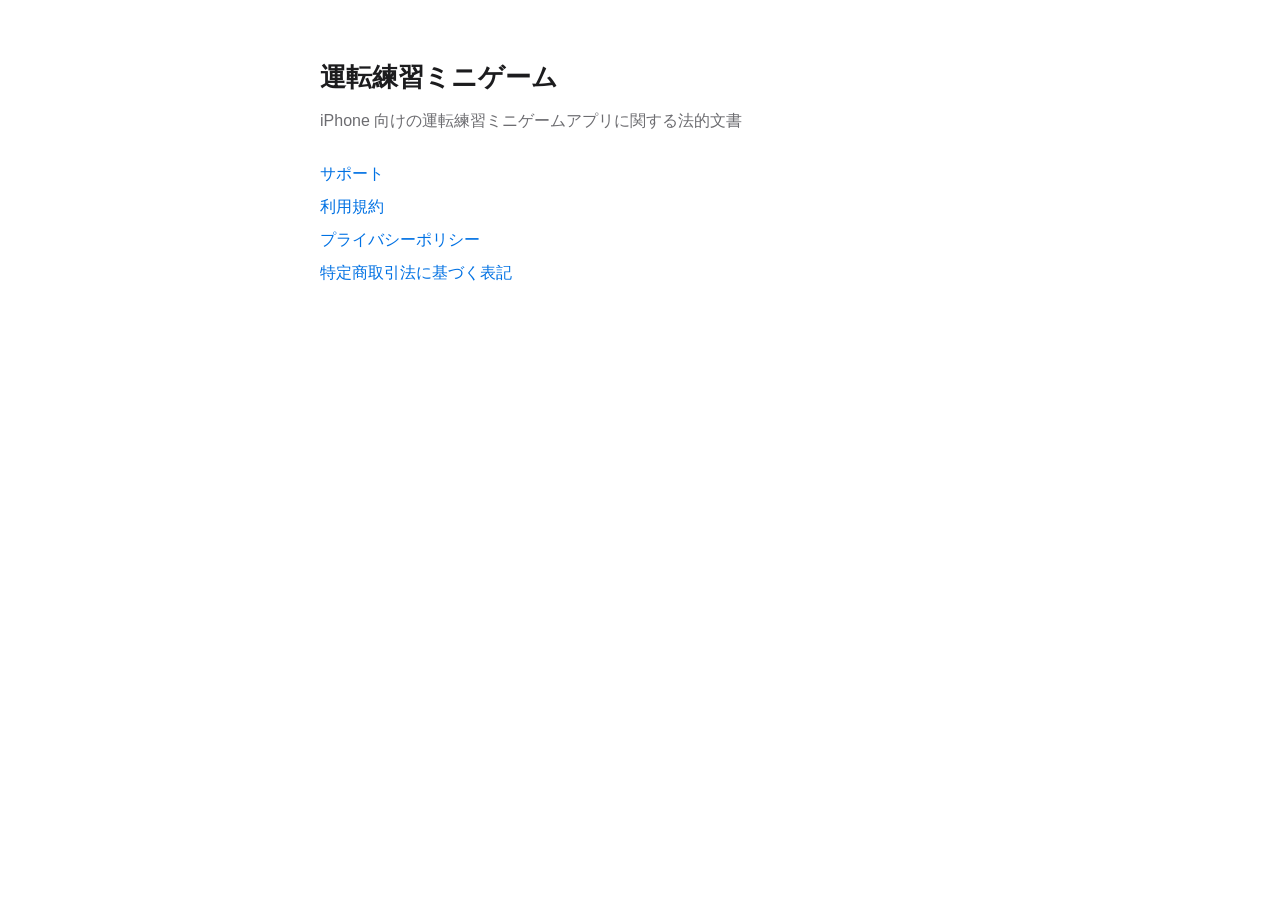
==== apps/driving-sim/index.html @ d2c4e98a "Add HTML files for terms of service, privacy policy, and commercial transaction law compliance - Cre" ====
<!DOCTYPE html>
<html lang="ja">
<head>
  <meta charset="UTF-8">
  <meta name="viewport" content="width=device-width, initial-scale=1.0">
  <title>運転練習ミニゲーム</title>
  <style>
    body { font-family: -apple-system, BlinkMacSystemFont, "Helvetica Neue", sans-serif; max-width: 640px; margin: 60px auto; padding: 0 24px; color: #1c1c1e; }
    h1 { font-size: 1.6rem; margin-bottom: 8px; }
    p { color: #6c6c70; margin-bottom: 32px; }
    ul { list-style: none; padding: 0; }
    li { margin-bottom: 12px; }
    a { color: #0071e3; text-decoration: none; font-size: 1rem; }
    a:hover { text-decoration: underline; }
  </style>
</head>
<body>
  <h1>運転練習ミニゲーム</h1>
  <p>iPhone 向けの運転練習ミニゲームアプリに関する法的文書</p>
  <ul>
    <li><a href="support/">サポート</a></li>
    <li><a href="terms/">利用規約</a></li>
    <li><a href="privacy/">プライバシーポリシー</a></li>
    <li><a href="commercial/">特定商取引法に基づく表記</a></li>
  </ul>
</body>
</html>
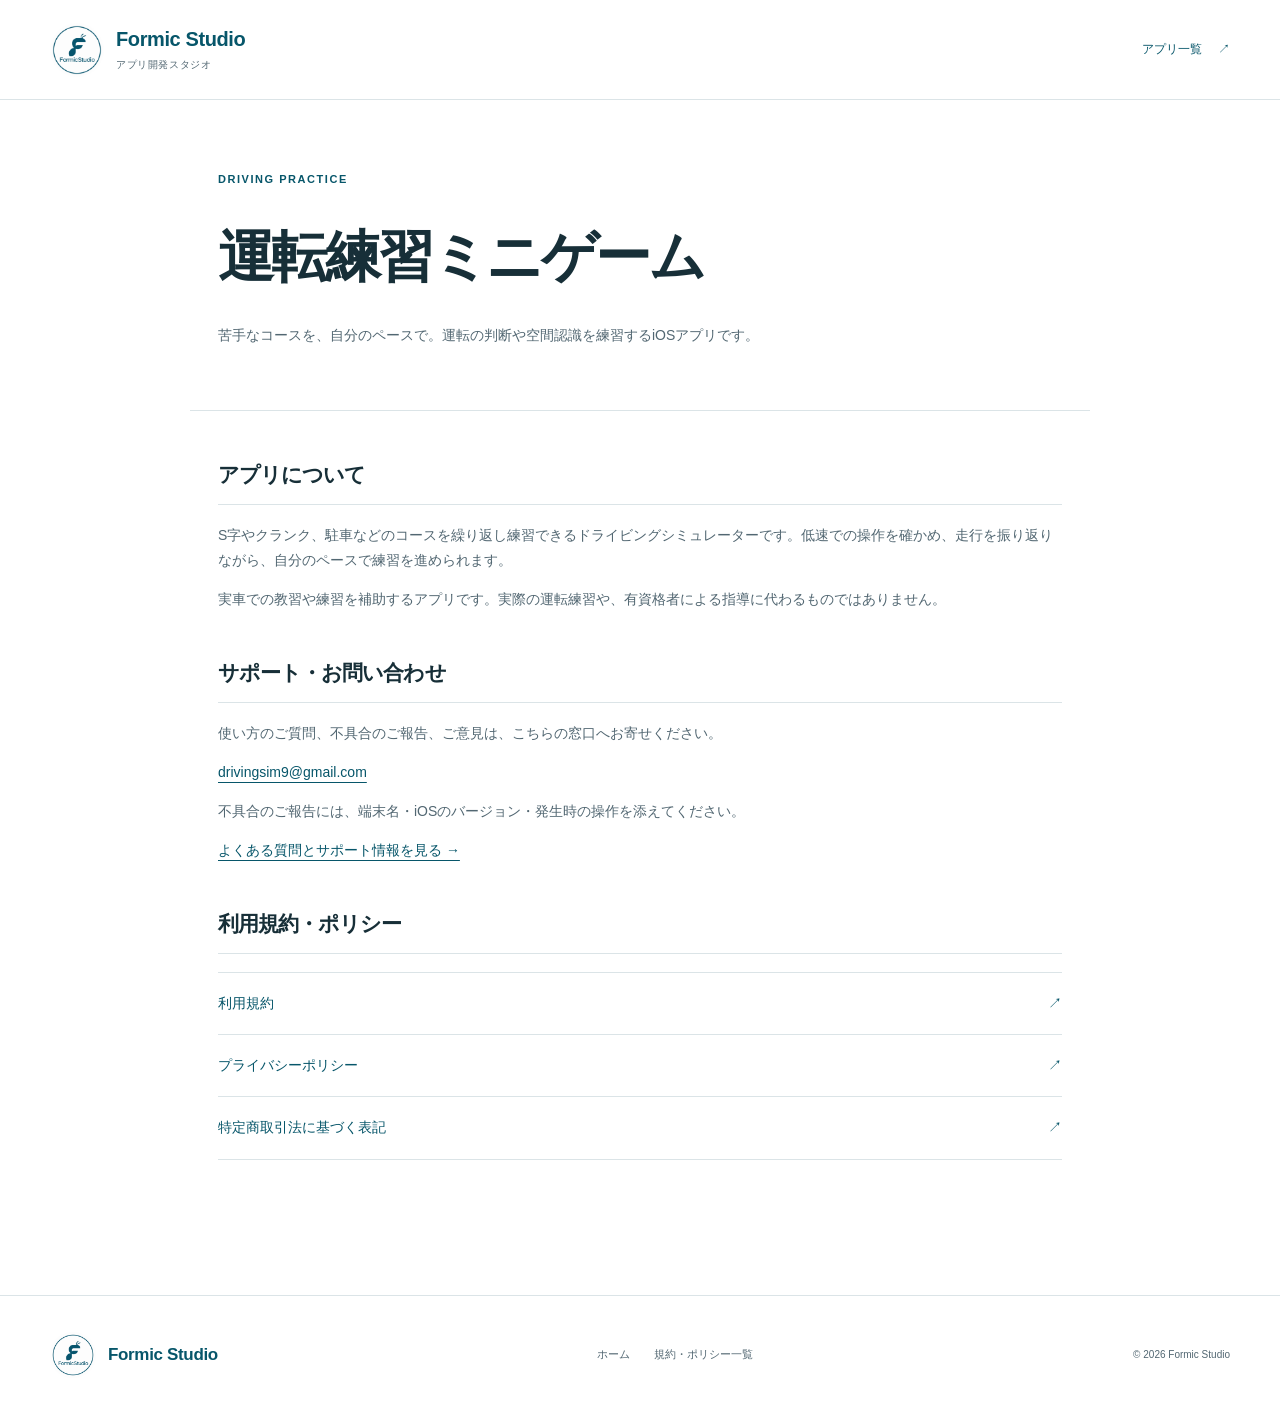
==== commit 6733e4c8: "Refactor code structure for improved readability and maintainability" ====
--- a/apps/driving-sim/index.html
+++ b/apps/driving-sim/index.html
@@ -1,27 +1,33 @@
-<!DOCTYPE html>
+<!doctype html>
 <html lang="ja">
 <head>
-  <meta charset="UTF-8">
-  <meta name="viewport" content="width=device-width, initial-scale=1.0">
-  <title>運転練習ミニゲーム</title>
-  <style>
-    body { font-family: -apple-system, BlinkMacSystemFont, "Helvetica Neue", sans-serif; max-width: 640px; margin: 60px auto; padding: 0 24px; color: #1c1c1e; }
-    h1 { font-size: 1.6rem; margin-bottom: 8px; }
-    p { color: #6c6c70; margin-bottom: 32px; }
-    ul { list-style: none; padding: 0; }
-    li { margin-bottom: 12px; }
-    a { color: #0071e3; text-decoration: none; font-size: 1rem; }
-    a:hover { text-decoration: underline; }
-  </style>
+  <meta charset="utf-8">
+  <meta name="viewport" content="width=device-width, initial-scale=1">
+  <meta name="description" content="苦手なコースを、自分のペースで。運転の判断や空間認識を練習するiOSアプリです。">
+  <meta name="theme-color" content="#07566a">
+  <title>運転練習ミニゲーム | Formic Studio</title>
+  <link rel="icon" type="image/png" href="../../assets/formic-studio-logo.png">
+  <link rel="stylesheet" href="../../styles.css?v=2">
+  <script src="../../main.js?v=2" defer></script>
 </head>
-<body>
-  <h1>運転練習ミニゲーム</h1>
-  <p>iPhone 向けの運転練習ミニゲームアプリに関する法的文書</p>
-  <ul>
-    <li><a href="support/">サポート</a></li>
-    <li><a href="terms/">利用規約</a></li>
-    <li><a href="privacy/">プライバシーポリシー</a></li>
-    <li><a href="commercial/">特定商取引法に基づく表記</a></li>
-  </ul>
+<body class="app-page">
+  <a class="skip-link" href="#main">本文へ移動</a>
+  <header class="site-header" data-header>
+    <a class="brand" href="../../index.html"><img class="brand-logo" src="../../assets/formic-studio-logo.png" alt="" width="64" height="64"><span>Formic Studio<small>アプリ開発スタジオ</small></span></a>
+    <a class="header-back" href="../../index.html#product">アプリ一覧 <span aria-hidden="true">↗</span></a>
+  </header>
+  <main id="main">
+    <header class="page-hero"><p class="eyebrow">DRIVING PRACTICE</p><h1>運転練習ミニゲーム</h1><p>苦手なコースを、自分のペースで。運転の判断や空間認識を練習するiOSアプリです。</p></header>
+    <article class="document">
+      <section><h2>アプリについて</h2><p>S字やクランク、駐車などのコースを繰り返し練習できるドライビングシミュレーターです。低速での操作を確かめ、走行を振り返りながら、自分のペースで練習を進められます。</p><p>実車での教習や練習を補助するアプリです。実際の運転練習や、有資格者による指導に代わるものではありません。</p></section>
+      <section><h2>サポート・お問い合わせ</h2><p>使い方のご質問、不具合のご報告、ご意見は、こちらの窓口へお寄せください。</p><p><a href="mailto:drivingsim9@gmail.com">drivingsim9@gmail.com</a></p><p>不具合のご報告には、端末名・iOSのバージョン・発生時の操作を添えてください。</p><p><a href="support/">よくある質問とサポート情報を見る →</a></p></section>
+      <section><h2>利用規約・ポリシー</h2><ul class="info-links">
+        <li><a href="terms/">利用規約 <span aria-hidden="true">↗</span></a></li>
+        <li><a href="privacy/">プライバシーポリシー <span aria-hidden="true">↗</span></a></li>
+        <li><a href="commercial/">特定商取引法に基づく表記 <span aria-hidden="true">↗</span></a></li>
+      </ul></section>
+    </article>
+  </main>
+  <footer class="site-footer"><div class="container footer-inner"><a class="brand footer-brand" href="../../index.html"><img class="brand-logo" src="../../assets/formic-studio-logo.png" alt="" width="64" height="64"><span>Formic Studio</span></a><nav aria-label="フッターナビゲーション"><a href="../../index.html">ホーム</a><a href="../../index.html#app-documents">規約・ポリシー一覧</a></nav><p>© <span data-year>2026</span> Formic Studio</p></div></footer>
 </body>
 </html>
--- a/styles.css
+++ b/styles.css
@@ -0,0 +1,208 @@
+:root {
+  --ink: #172f38;
+  --ink-soft: #526772;
+  --accent: #07566a;
+  --paper: #fff;
+  --wash: #f2f6f7;
+  --line: #dbe4e7;
+  --max: 1180px;
+}
+* { box-sizing: border-box; }
+html { scroll-behavior: smooth; scroll-padding-top: 108px; }
+body { margin: 0; color: var(--ink); background: var(--paper); font-family: -apple-system, BlinkMacSystemFont, "Hiragino Kaku Gothic ProN", "Yu Gothic", Meiryo, sans-serif; line-height: 1.8; -webkit-font-smoothing: antialiased; }
+a { color: inherit; text-underline-offset: 5px; }
+img { display: block; max-width: 100%; }
+button { font: inherit; cursor: pointer; }
+button, a { -webkit-tap-highlight-color: transparent; }
+:focus-visible { outline: 3px solid #bd7909; outline-offset: 5px; }
+::selection { background: #cce7eb; color: var(--accent); }
+.container { width: min(var(--max), calc(100% - 96px)); margin-inline: auto; }
+.sr-only { position: absolute; width: 1px; height: 1px; padding: 0; margin: -1px; overflow: hidden; clip: rect(0,0,0,0); white-space: nowrap; border: 0; }
+.skip-link { position: fixed; z-index: 100; top: 10px; left: 10px; padding: 10px 18px; background: white; transform: translateY(-180%); }
+.skip-link:focus { transform: translateY(0); }
+.site-header { position: sticky; z-index: 20; top: 0; display: flex; align-items: center; justify-content: space-between; gap: 24px; min-height: 100px; padding: 18px max(48px, calc((100vw - var(--max)) / 2)); background: rgba(255,255,255,.96); border-bottom: 1px solid var(--line); }
+.site-header.scrolled { box-shadow: 0 5px 24px #172f3808; }
+.brand { display: inline-flex; align-items: center; gap: 12px; color: var(--accent); text-decoration: none; font-size: 20px; font-weight: 750; letter-spacing: -.02em; white-space: nowrap; line-height: 1.25; }
+.brand-logo { width: 54px; height: 54px; border-radius: 50%; object-fit: contain; background: white; }
+.brand small { display: block; margin-top: 7px; color: var(--ink-soft); font-size: 10px; letter-spacing: .06em; font-weight: 500; }
+.brand-mark { display: inline-grid; place-items: center; width: 38px; height: 38px; border: 1px solid var(--accent); border-radius: 50%; font-size: 22px; }
+.site-nav { display: flex; align-items: center; gap: 28px; font-size: 12px; font-weight: 650; }
+.site-nav a { text-decoration: none; }
+.site-nav a:hover { color: var(--accent); }
+.nav-contact { display: flex; align-items: center; gap: 20px; padding: 10px 16px; border: 1px solid var(--line); border-radius: 5px; }
+.header-back { display: flex; align-items: center; gap: 16px; color: var(--accent); text-decoration: none; font-size: 12px; white-space: nowrap; }
+.header-back:hover { text-decoration: underline; }
+.menu-button { display: none; }
+.hero { position: relative; display: grid; grid-template-columns: 1.2fr 1fr; align-items: center; column-gap: 28px; padding-top: 64px; }
+.eyebrow { display: flex; align-items: center; gap: 20px; margin: 0 0 25px; color: var(--accent); font-size: 11px; font-weight: 700; letter-spacing: .14em; }
+.eyebrow > span { color: var(--ink-soft); font-size: 10px; letter-spacing: 0; }
+.hero h1 { margin: 0; font-size: clamp(38px, 4.6vw, 65px); font-weight: 750; line-height: 1.45; letter-spacing: -.06em; }
+.hero h1 > span { color: var(--accent); }
+.hero-lead { margin: 28px 0 32px; color: var(--ink-soft); font-size: 16px; line-height: 2.05; }
+.button { display: inline-flex; align-items: center; justify-content: space-between; gap: 48px; padding: 14px 22px; border-radius: 5px; text-decoration: none; font-size: 13px; font-weight: 650; transition: background .2s, transform .2s; }
+.button-primary { color: white; background: var(--accent); }
+.button-primary:hover { background: #113e4a; transform: translateY(-2px); }
+.hero-art { position: relative; margin: 0; padding: 40px 28px 20px; }
+.hero-art img { width: 100%; height: auto; }
+.art-coordinate { position: absolute; top: 10px; right: 28px; color: #788c93; font-size: 9px; letter-spacing: .15em; }
+.hero-art figcaption { margin-top: 22px; color: var(--ink-soft); text-align: center; font-size: 12px; letter-spacing: .12em; }
+.hero-bottom { grid-column: 1 / -1; display: flex; justify-content: space-between; margin-top: 58px; padding: 24px 0; border-top: 1px solid var(--line); font-size: 11px; color: var(--ink-soft); }
+.hero-bottom a { text-decoration: none; }
+.hero-bottom a span { margin-left: 20px; color: var(--accent); }
+.section-pad { padding: 100px 0; }
+.section-heading { display: flex; align-items: end; justify-content: space-between; gap: 40px; margin-bottom: 44px; }
+h2 { margin: 0; font-size: clamp(29px, 3.3vw, 44px); font-weight: 700; line-height: 1.55; letter-spacing: -.045em; }
+.section-intro { margin: 0 0 6px; color: var(--ink-soft); font-size: 13px; }
+.apps-section { background: var(--wash); }
+.apps-grid { display: grid; grid-template-columns: repeat(2, minmax(0,1fr)); gap: 30px; }
+.app-card { display: flex; flex-direction: column; overflow: hidden; background: white; border: 1px solid var(--line); border-radius: 12px; }
+.app-visual { position: relative; display: grid; place-items: center; height: 300px; overflow: hidden; }
+.visual-label { position: absolute; top: 24px; left: 28px; font-size: 9px; font-weight: 650; letter-spacing: .17em; }
+.visual-index { position: absolute; bottom: 14px; right: 24px; font-size: 64px; font-weight: 200; line-height: 1; opacity: .16; }
+.driving-visual { color: #dbeaf3; background: #152f47; background-image: radial-gradient(ellipse at top right, #375f83, transparent 70%); }
+.driving-visual img { width: 196px; height: 196px; border-radius: 40px; box-shadow: 0 20px 35px #081c3a66; transform: rotate(-6deg); }
+.calc-visual { color: var(--accent); background-color: #e3efed; background-image: linear-gradient(#07566a08 1px, transparent 1px), linear-gradient(90deg,#07566a08 1px,transparent 1px); background-size: 28px 28px; }
+.engineering-art { position: absolute; width: 280px; height: 210px; top: 53px; right: -12px; opacity: .55; transform: rotate(-9deg); }
+.calc-wordmark { position: absolute; left: 42px; bottom: 52px; font-size: 43px; letter-spacing: -.055em; line-height: 1.02; font-weight: 800; }
+.calc-wordmark span { display: block; }
+.app-card-body { flex: 1; display: flex; flex-direction: column; padding: 32px; }
+.app-category { margin: 0 0 14px; color: var(--accent); font-size: 11px; font-weight: 650; }
+.app-card h3 { margin: 0; font-size: clamp(21px,2.2vw,27px); line-height: 1.45; letter-spacing: -.025em; }
+.app-subtitle { display: block; margin-top: 3px; font-size: 13px; font-weight: 500; color: var(--ink-soft); }
+.app-tagline { margin: 20px 0 12px; font-size: 15px; font-weight: 650; }
+.app-description { margin: 0; color: var(--ink-soft); font-size: 13px; line-height: 2; }
+.app-tags { display: flex; flex-wrap: wrap; gap: 8px; margin: 24px 0; padding: 0; list-style: none; }
+.app-tags li { padding: 4px 10px; border-radius: 4px; color: var(--accent); background: var(--wash); font-size: 10px; }
+.app-notice { margin: 0 0 28px; color: var(--ink-soft); font-size: 11px; line-height: 1.8; }
+.card-link { display: flex; justify-content: space-between; align-items: center; gap: 15px; margin-top: auto; padding-top: 20px; border-top: 1px solid var(--line); color: var(--accent); font-size: 13px; font-weight: 650; text-decoration: none; }
+.card-link span { font-size: 20px; }
+.card-link:hover { text-decoration: underline; }
+.about-grid { display: grid; grid-template-columns: 1fr 1fr; gap: 90px; }
+.about-copy > p { margin: 0 0 20px; color: var(--ink-soft); font-size: 14px; line-height: 2.1; }
+.studio-data { margin: 38px 0 0; border-top: 1px solid var(--line); }
+.studio-data > div { display: grid; grid-template-columns: 100px 1fr; gap: 20px; padding: 15px 0; border-bottom: 1px solid var(--line); font-size: 12px; }
+.studio-data dt { color: var(--ink-soft); }
+.studio-data dd { margin: 0; }
+.documents-section { border-top: 1px solid var(--line); }
+.document-directory { border-top: 1px solid var(--line); }
+.directory-row { display: grid; grid-template-columns: .8fr 1.2fr; gap: 40px; align-items: center; padding: 30px 0; border-bottom: 1px solid var(--line); }
+.directory-row h3 { margin: 0; font-size: 18px; }
+.directory-row nav { display: flex; flex-wrap: wrap; gap: 12px 24px; }
+.directory-row a { color: var(--ink-soft); font-size: 12px; text-decoration: none; }
+.directory-row a span { margin-left: 6px; color: var(--accent); }
+.directory-row a:hover { color: var(--accent); text-decoration: underline; }
+.contact-section { color: white; background: var(--accent); }
+.contact-grid { display: grid; grid-template-columns: 1fr 1fr; gap: 80px; }
+.contact-section .eyebrow, .contact-section .eyebrow > span { color: #c6e0e4; }
+.contact-section h2 { font-size: clamp(29px,3vw,40px); }
+.contact-section p { font-size: 13px; color: #d9eaed; }
+.contact-options { align-self: center; }
+.contact-options a { display: flex; align-items: center; justify-content: space-between; gap: 20px; padding: 22px 0; border-bottom: 1px solid #ffffff40; text-decoration: none; }
+.contact-options a:first-child { border-top: 1px solid #ffffff40; }
+.contact-options a:hover strong { text-decoration: underline; }
+.contact-options small { display: block; margin-bottom: 5px; color: #d9eaed; font-size: 11px; }
+.contact-options strong { font-size: 19px; font-weight: 500; overflow-wrap: anywhere; }
+.contact-options > p { margin: 22px 0 0; font-size: 11px; }
+.site-footer { background: white; }
+.footer-inner { display: flex; align-items: center; justify-content: space-between; flex-wrap: wrap; gap: 28px; padding-block: 36px; }
+.footer-brand { font-size: 17px; }
+.footer-brand .brand-logo { width: 46px; height: 46px; }
+.site-footer nav { display: flex; flex-wrap: wrap; gap: 24px; font-size: 11px; color: var(--ink-soft); }
+.site-footer nav a { text-decoration: none; }
+.site-footer nav a:hover { text-decoration: underline; }
+.site-footer p { color: var(--ink-soft); font-size: 10px; }
+/* Shared layouts for app information and existing document pages. */
+.page-hero { max-width: 900px; margin: auto; padding: 70px 28px 48px; border-bottom: 1px solid var(--line); }
+.page-hero h1 { margin: 0; font-size: clamp(34px,5vw,56px); line-height: 1.5; letter-spacing: -.045em; }
+.page-hero h1 .app-subtitle { margin-top: 10px; font-size: 18px; letter-spacing: 0; }
+.page-hero p:last-child { max-width: 640px; margin-top: 24px; color: var(--ink-soft); font-size: 14px; }
+.document { max-width: 900px; margin: auto; padding: 48px 28px 90px; }
+.document section { margin-bottom: 45px; }
+.document h2 { margin: 0 0 18px; padding-bottom: 12px; border-bottom: 1px solid var(--line); font-size: 21px; }
+.document h3 { font-size: 17px; }
+.document p, .document li { color: var(--ink-soft); font-size: 14px; }
+.document a { color: var(--accent); }
+.document .updated { font-size: 12px; }
+.faq details { border-bottom: 1px solid var(--line); }
+.faq summary { padding: 20px 0; font-size: 14px; font-weight: 650; cursor: pointer; }
+.faq details p { padding-bottom: 15px; }
+.support-contact { padding: 28px; border-radius: 8px; background: var(--wash); }
+.info-links { padding: 0; list-style: none; border-top: 1px solid var(--line); }
+.info-links a { display: flex; justify-content: space-between; gap: 20px; padding: 18px 0; border-bottom: 1px solid var(--line); text-decoration: none; font-size: 14px; }
+.info-links a:hover { text-decoration: underline; }
+.app-page .site-footer, .legacy-page .site-footer { border-top: 1px solid var(--line); }
+.site-footer > .footer-brand, .site-footer > nav, .site-footer > p { margin: 20px 28px; }
+.reveal.visible { animation: rise-in .65s ease both; }
+@keyframes rise-in { from { opacity: 0; transform: translateY(14px); } to { opacity: 1; transform: none; } }
+@media (max-width: 1050px) {
+  .site-nav { gap: 18px; font-size: 11px; }
+  .container { width: calc(100% - 64px); }
+  .site-header { padding-inline: 32px; }
+  .brand { font-size: 18px; }
+  .about-grid, .contact-grid { gap: 48px; }
+}
+@media (max-width: 800px) {
+  html { scroll-padding-top: 88px; }
+  .site-header { min-height: 82px; padding-block: 12px; }
+  .brand-logo { width: 46px; height: 46px; }
+  .menu-button { display: grid; gap: 6px; align-content: center; justify-items: center; width: 42px; height: 42px; padding: 10px; border: 1px solid var(--line); border-radius: 5px; color: var(--accent); background: white; }
+  .menu-button span:not(.sr-only) { width: 20px; height: 1px; background: currentColor; transition: transform .2s; }
+  .menu-button[aria-expanded="true"] span:nth-last-child(2) { transform: translateY(3.5px) rotate(45deg); }
+  .menu-button[aria-expanded="true"] span:last-child { transform: translateY(-3.5px) rotate(-45deg); }
+  .site-nav { position: absolute; top: 100%; left: 0; right: 0; display: none; flex-direction: column; align-items: stretch; gap: 0; padding: 12px 32px 24px; background: white; border-bottom: 1px solid var(--line); box-shadow: 0 16px 22px #172f3810; font-size: 14px; }
+  .site-nav.open { display: flex; }
+  .site-nav > a { padding: 14px 0; }
+  .site-nav .nav-contact { justify-content: space-between; margin-top: 6px; padding-inline: 14px; }
+  .hero { padding-top: 40px; gap: 10px; }
+  .hero h1 { font-size: clamp(31px,4.8vw,42px); }
+  .hero-lead { font-size: 13px; }
+  .hero-art { padding-inline: 0; }
+  .art-coordinate { right: 0; }
+  .hero-art figcaption { font-size: 10px; }
+  .section-pad { padding-block: 72px; }
+  .section-heading { align-items: start; gap: 28px; }
+  .app-card-body { padding: 24px; }
+  .apps-grid { gap: 20px; }
+  .app-visual { height: 240px; }
+  .driving-visual img { width: 150px; height: 150px; border-radius: 31px; }
+  .calc-wordmark { left: 24px; font-size: 35px; bottom: 42px; }
+  .engineering-art { right: -40px; width: 210px; top: 22px; }
+  .directory-row { grid-template-columns: 1fr; gap: 18px; }
+  .about-grid, .contact-grid { grid-template-columns: 1fr; gap: 32px; }
+  .footer-inner { row-gap: 22px; }
+}
+@media (max-width: 560px) {
+  .container { width: calc(100% - 40px); }
+  .site-header { padding-inline: 20px; }
+  .site-nav { padding-inline: 20px; }
+  .brand { font-size: 17px; gap: 9px; }
+  .brand small { font-size: 9px; }
+  .hero { grid-template-columns: 1fr; padding-top: 42px; }
+  .hero h1 { font-size: clamp(31px,8.7vw,46px); }
+  .eyebrow { font-size: 10px; margin-bottom: 20px; }
+  .hero-lead { font-size: 14px; }
+  .desktop-break { display: none; }
+  .hero-art { width: min(290px,80%); justify-self: center; margin-top: 32px; padding-top: 25px; }
+  .hero-art figcaption { margin-top: 12px; }
+  .art-coordinate { font-size: 8px; }
+  .hero-bottom { margin-top: 32px; gap: 18px; font-size: 9px; }
+  .hero-bottom a { white-space: nowrap; }
+  .hero-bottom a span { margin-left: 8px; }
+  .section-heading { flex-direction: column; margin-bottom: 30px; gap: 20px; }
+  .section-intro { font-size: 12px; }
+  .apps-grid { grid-template-columns: 1fr; gap: 28px; }
+  .app-visual { height: 260px; }
+  .driving-visual img { width: 170px; height: 170px; }
+  .calc-wordmark { left: 36px; font-size: 43px; }
+  .engineering-art { right: 0; width: 250px; }
+  .directory-row nav { flex-direction: column; gap: 16px; }
+  .directory-row a { display: flex; justify-content: space-between; }
+  .contact-options strong { font-size: 17px; }
+  .footer-inner { flex-direction: column; align-items: start; }
+  .site-footer nav { gap: 20px; }
+  .page-hero { padding-top: 42px; }
+}
+@media (prefers-reduced-motion: reduce) {
+  html { scroll-behavior: auto; }
+  *, *::before, *::after { animation: none !important; transition: none !important; }
+}
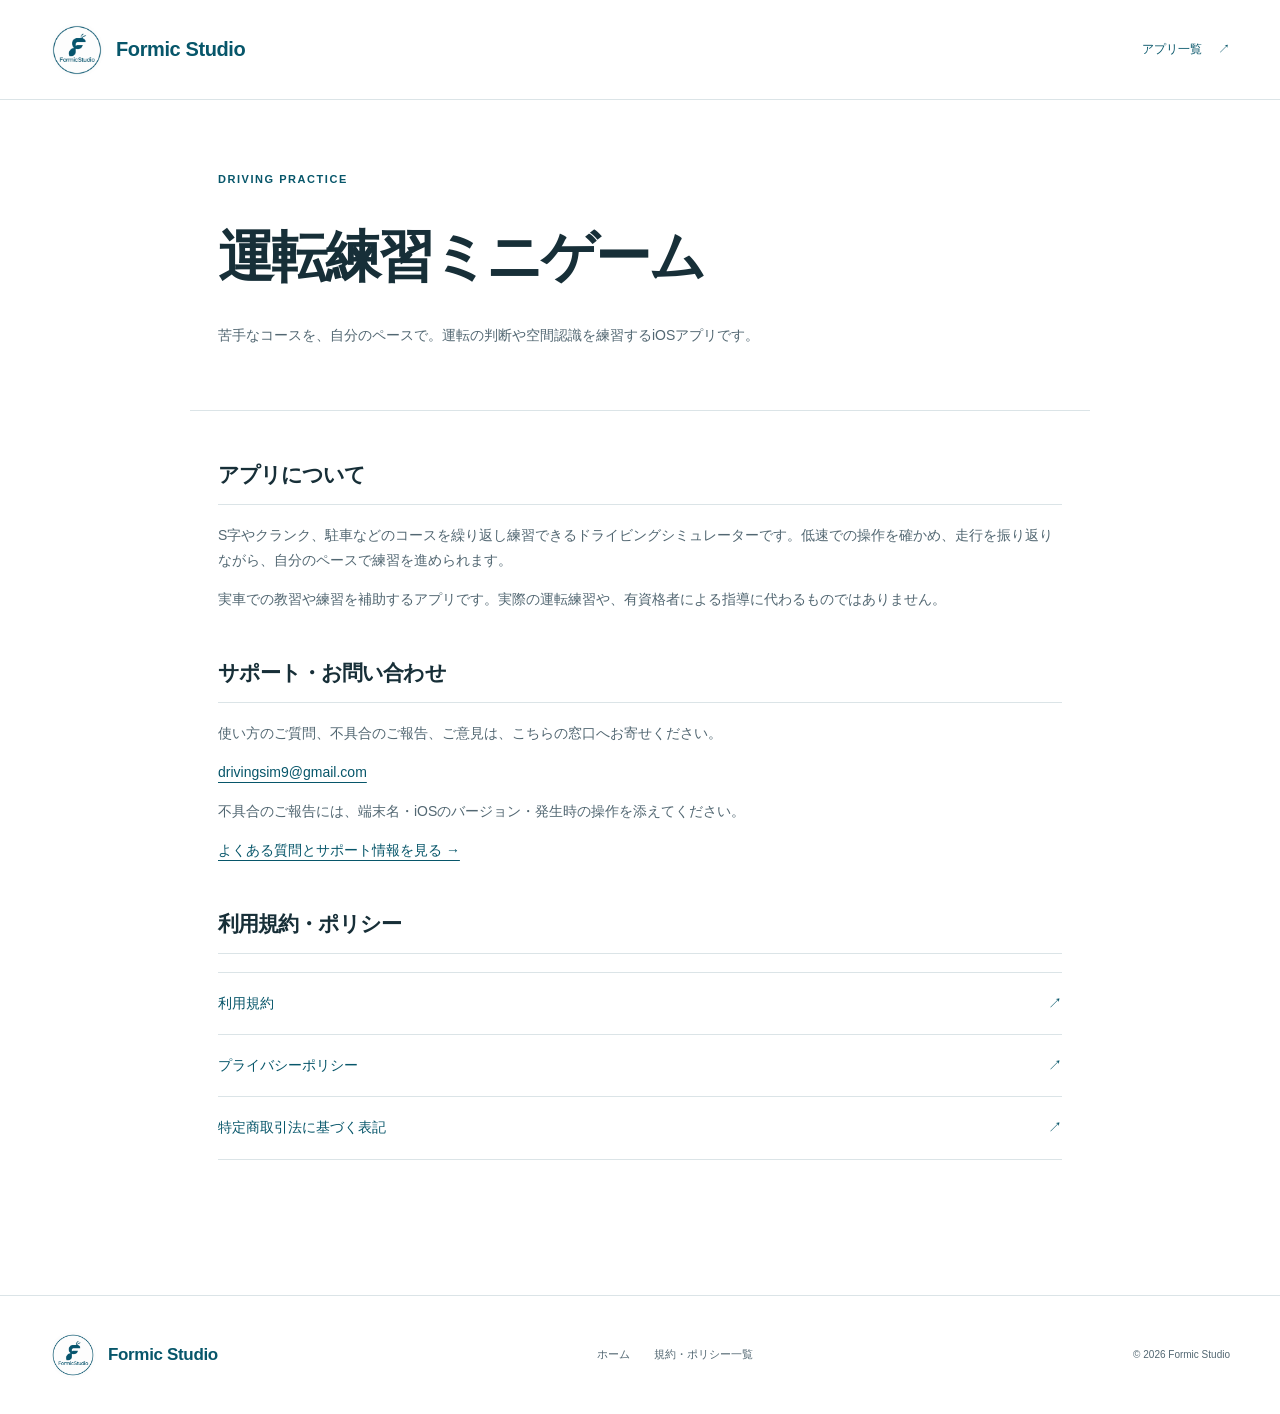
==== commit e142c668: "軽微な修正" ====
--- a/apps/driving-sim/index.html
+++ b/apps/driving-sim/index.html
@@ -13,7 +13,7 @@
 <body class="app-page">
   <a class="skip-link" href="#main">本文へ移動</a>
   <header class="site-header" data-header>
-    <a class="brand" href="../../index.html"><img class="brand-logo" src="../../assets/formic-studio-logo.png" alt="" width="64" height="64"><span>Formic Studio<small>アプリ開発スタジオ</small></span></a>
+    <a class="brand" href="../../index.html"><img class="brand-logo" src="../../assets/formic-studio-logo.png" alt="" width="64" height="64"><span>Formic Studio</span></a>
     <a class="header-back" href="../../index.html#product">アプリ一覧 <span aria-hidden="true">↗</span></a>
   </header>
   <main id="main">
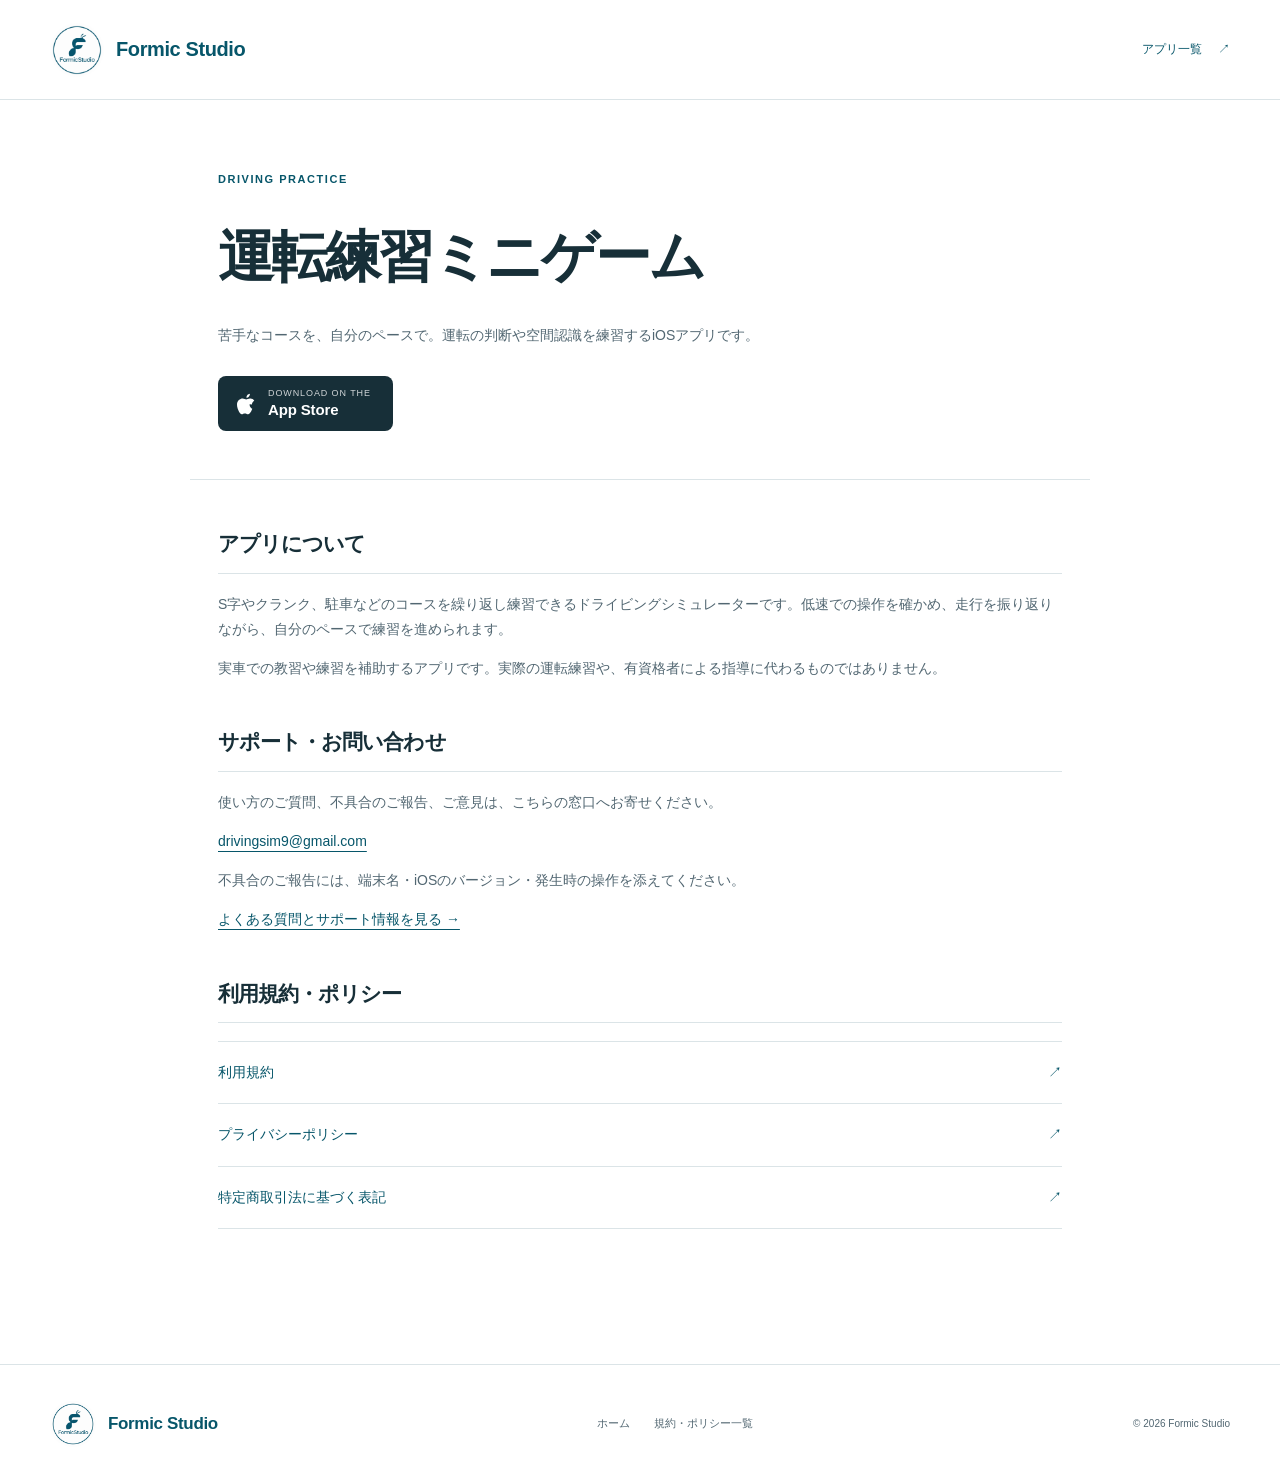
==== commit 979e9ada: "App Store へのリンクを追加しました" ====
--- a/apps/driving-sim/index.html
+++ b/apps/driving-sim/index.html
@@ -7,7 +7,7 @@
   <meta name="theme-color" content="#07566a">
   <title>運転練習ミニゲーム | Formic Studio</title>
   <link rel="icon" type="image/png" href="../../assets/formic-studio-logo.png">
-  <link rel="stylesheet" href="../../styles.css?v=2">
+  <link rel="stylesheet" href="../../styles.css?v=3">
   <script src="../../main.js?v=2" defer></script>
 </head>
 <body class="app-page">
@@ -17,7 +17,12 @@
     <a class="header-back" href="../../index.html#product">アプリ一覧 <span aria-hidden="true">↗</span></a>
   </header>
   <main id="main">
-    <header class="page-hero"><p class="eyebrow">DRIVING PRACTICE</p><h1>運転練習ミニゲーム</h1><p>苦手なコースを、自分のペースで。運転の判断や空間認識を練習するiOSアプリです。</p></header>
+    <header class="page-hero"><p class="eyebrow">DRIVING PRACTICE</p><h1>運転練習ミニゲーム</h1><p>苦手なコースを、自分のペースで。運転の判断や空間認識を練習するiOSアプリです。</p>
+      <a class="appstore-link" href="https://apps.apple.com/jp/app/%E9%81%8B%E8%BB%A2%E7%B7%B4%E7%BF%92%E3%83%9F%E3%83%8B%E3%82%B2%E3%83%BC%E3%83%A0/id6770028233" target="_blank" rel="noopener">
+        <svg viewBox="0 0 384 512" aria-hidden="true"><path d="M318.7 268.7c-.2-36.7 16.4-64.4 49.5-84.3-18.5-26.9-46.6-41.7-83.7-44.5-35.1-2.8-73.6 20.5-87.7 20.5-14.9 0-49-19.5-75.7-19.5C64.5 141.9 0 184.8 0 272.1c0 25.7 4.7 52.3 14.1 79.7 12.6 36 45.7 122.5 88.8 121.2 22.6-.5 38.6-16.1 68-16.1 28.5 0 43.3 16.6 68 16.6 43.5-.6 74.5-78.7 86.6-114.9-57.9-27.4-56.8-95.2-56.8-98.3zm-62.8-174.4c21.3-25.3 19.4-48.3 18.8-56.6-18.9 1.1-40.8 12.9-53.3 27.4-13.8 15.5-21.9 34.7-20.2 56.2 20.5 1.6 39.2-8.9 54.7-27z"/></svg>
+        <span><small>DOWNLOAD ON THE</small><strong>App Store</strong></span>
+      </a>
+    </header>
     <article class="document">
       <section><h2>アプリについて</h2><p>S字やクランク、駐車などのコースを繰り返し練習できるドライビングシミュレーターです。低速での操作を確かめ、走行を振り返りながら、自分のペースで練習を進められます。</p><p>実車での教習や練習を補助するアプリです。実際の運転練習や、有資格者による指導に代わるものではありません。</p></section>
       <section><h2>サポート・お問い合わせ</h2><p>使い方のご質問、不具合のご報告、ご意見は、こちらの窓口へお寄せください。</p><p><a href="mailto:drivingsim9@gmail.com">drivingsim9@gmail.com</a></p><p>不具合のご報告には、端末名・iOSのバージョン・発生時の操作を添えてください。</p><p><a href="support/">よくある質問とサポート情報を見る →</a></p></section>
--- a/styles.css
+++ b/styles.css
@@ -77,6 +77,13 @@
 .card-link { display: flex; justify-content: space-between; align-items: center; gap: 15px; margin-top: auto; padding-top: 20px; border-top: 1px solid var(--line); color: var(--accent); font-size: 13px; font-weight: 650; text-decoration: none; }
 .card-link span { font-size: 20px; }
 .card-link:hover { text-decoration: underline; }
+.app-card-actions { margin-top: auto; }
+.appstore-link { display: inline-flex; align-items: center; gap: 12px; padding: 12px 22px 12px 18px; border-radius: 8px; color: white; background: var(--ink); text-decoration: none; line-height: 1.3; transition: background .2s, transform .2s; }
+.appstore-link svg { flex: none; width: 20px; height: 24px; fill: currentColor; }
+.appstore-link strong { display: block; font-size: 15px; font-weight: 650; letter-spacing: -.01em; }
+.appstore-link small { display: block; font-size: 9px; font-weight: 500; letter-spacing: .1em; opacity: .8; }
+.appstore-link:hover { background: #000; transform: translateY(-2px); }
+.page-hero .appstore-link { margin-top: 28px; }
 .about-grid { display: grid; grid-template-columns: 1fr 1fr; gap: 90px; }
 .about-copy > p { margin: 0 0 20px; color: var(--ink-soft); font-size: 14px; line-height: 2.1; }
 .studio-data { margin: 38px 0 0; border-top: 1px solid var(--line); }
@@ -115,7 +122,7 @@
 .page-hero { max-width: 900px; margin: auto; padding: 70px 28px 48px; border-bottom: 1px solid var(--line); }
 .page-hero h1 { margin: 0; font-size: clamp(34px,5vw,56px); line-height: 1.5; letter-spacing: -.045em; }
 .page-hero h1 .app-subtitle { margin-top: 10px; font-size: 18px; letter-spacing: 0; }
-.page-hero p:last-child { max-width: 640px; margin-top: 24px; color: var(--ink-soft); font-size: 14px; }
+.page-hero p:not(.eyebrow) { max-width: 640px; margin-top: 24px; margin-bottom: 0; color: var(--ink-soft); font-size: 14px; }
 .document { max-width: 900px; margin: auto; padding: 48px 28px 90px; }
 .document section { margin-bottom: 45px; }
 .document h2 { margin: 0 0 18px; padding-bottom: 12px; border-bottom: 1px solid var(--line); font-size: 21px; }
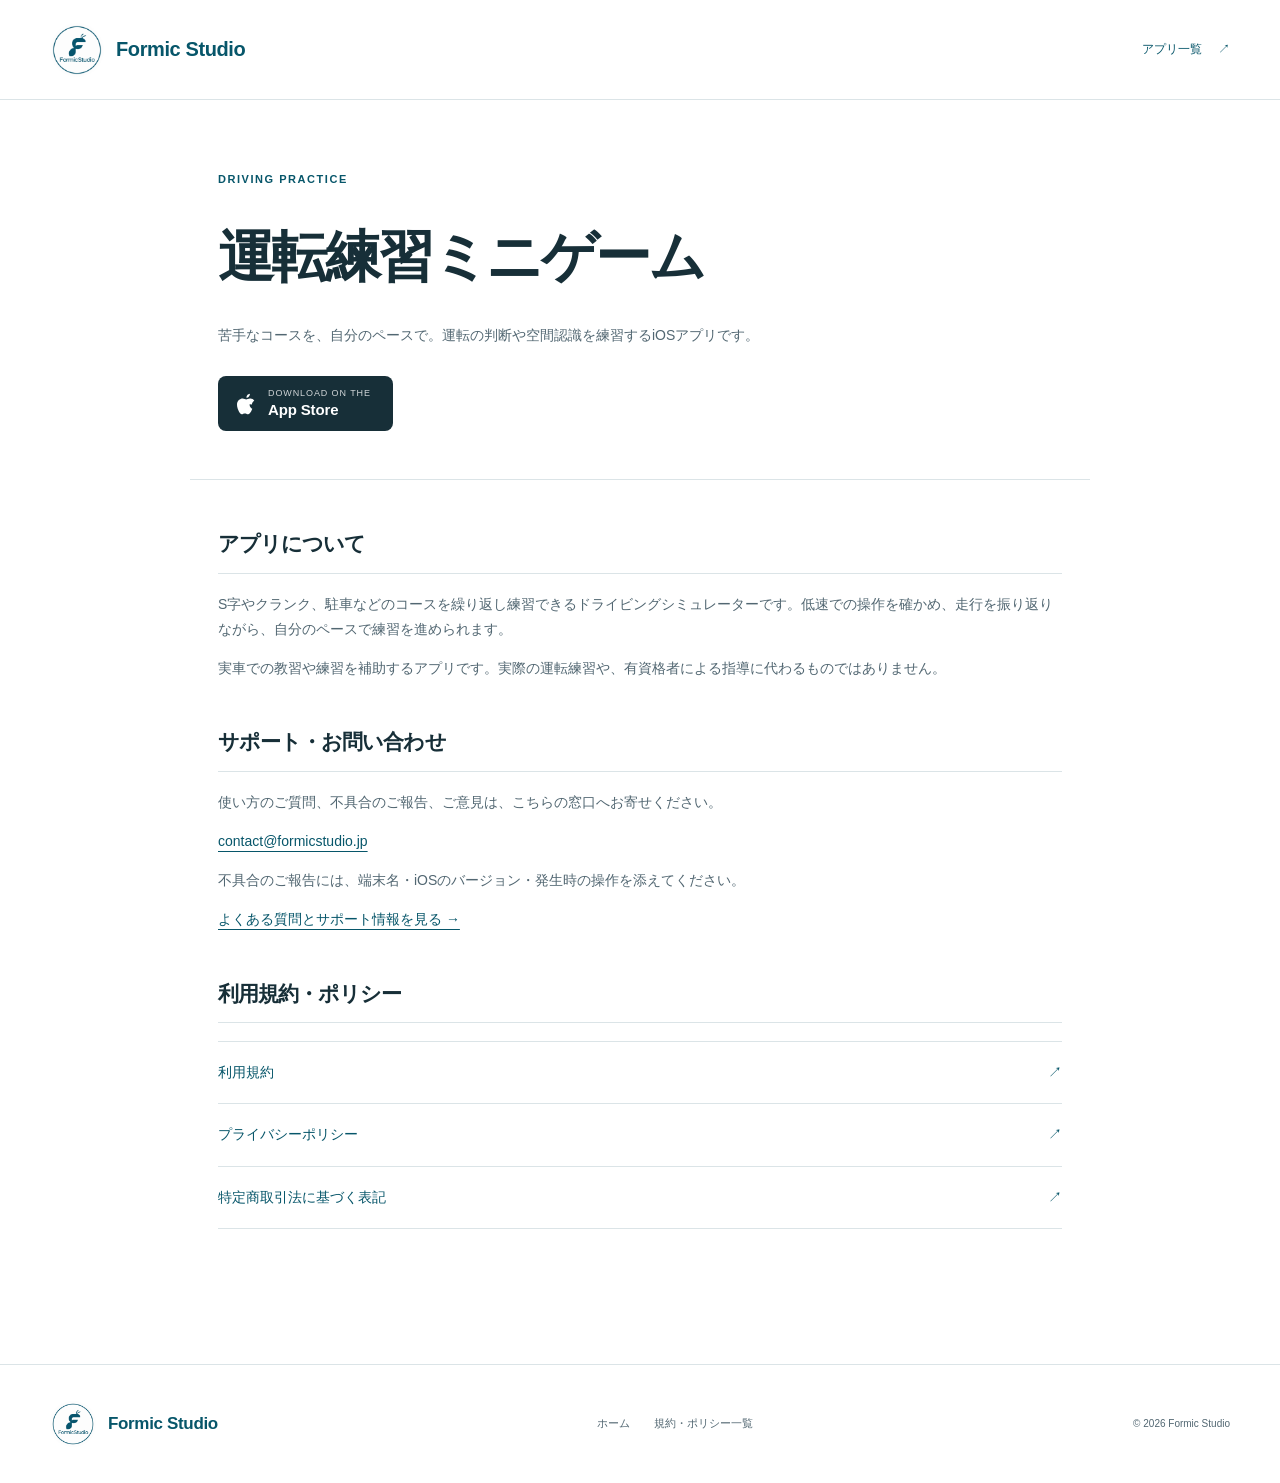
==== commit 1d973ae9: "全ページの連絡先とメールリンクを `contact@formicstudio.jp` に統一しました。" ====
--- a/apps/driving-sim/index.html
+++ b/apps/driving-sim/index.html
@@ -25,7 +25,7 @@
     </header>
     <article class="document">
       <section><h2>アプリについて</h2><p>S字やクランク、駐車などのコースを繰り返し練習できるドライビングシミュレーターです。低速での操作を確かめ、走行を振り返りながら、自分のペースで練習を進められます。</p><p>実車での教習や練習を補助するアプリです。実際の運転練習や、有資格者による指導に代わるものではありません。</p></section>
-      <section><h2>サポート・お問い合わせ</h2><p>使い方のご質問、不具合のご報告、ご意見は、こちらの窓口へお寄せください。</p><p><a href="mailto:drivingsim9@gmail.com">drivingsim9@gmail.com</a></p><p>不具合のご報告には、端末名・iOSのバージョン・発生時の操作を添えてください。</p><p><a href="support/">よくある質問とサポート情報を見る →</a></p></section>
+      <section><h2>サポート・お問い合わせ</h2><p>使い方のご質問、不具合のご報告、ご意見は、こちらの窓口へお寄せください。</p><p><a href="mailto:contact@formicstudio.jp">contact@formicstudio.jp</a></p><p>不具合のご報告には、端末名・iOSのバージョン・発生時の操作を添えてください。</p><p><a href="support/">よくある質問とサポート情報を見る →</a></p></section>
       <section><h2>利用規約・ポリシー</h2><ul class="info-links">
         <li><a href="terms/">利用規約 <span aria-hidden="true">↗</span></a></li>
         <li><a href="privacy/">プライバシーポリシー <span aria-hidden="true">↗</span></a></li>
